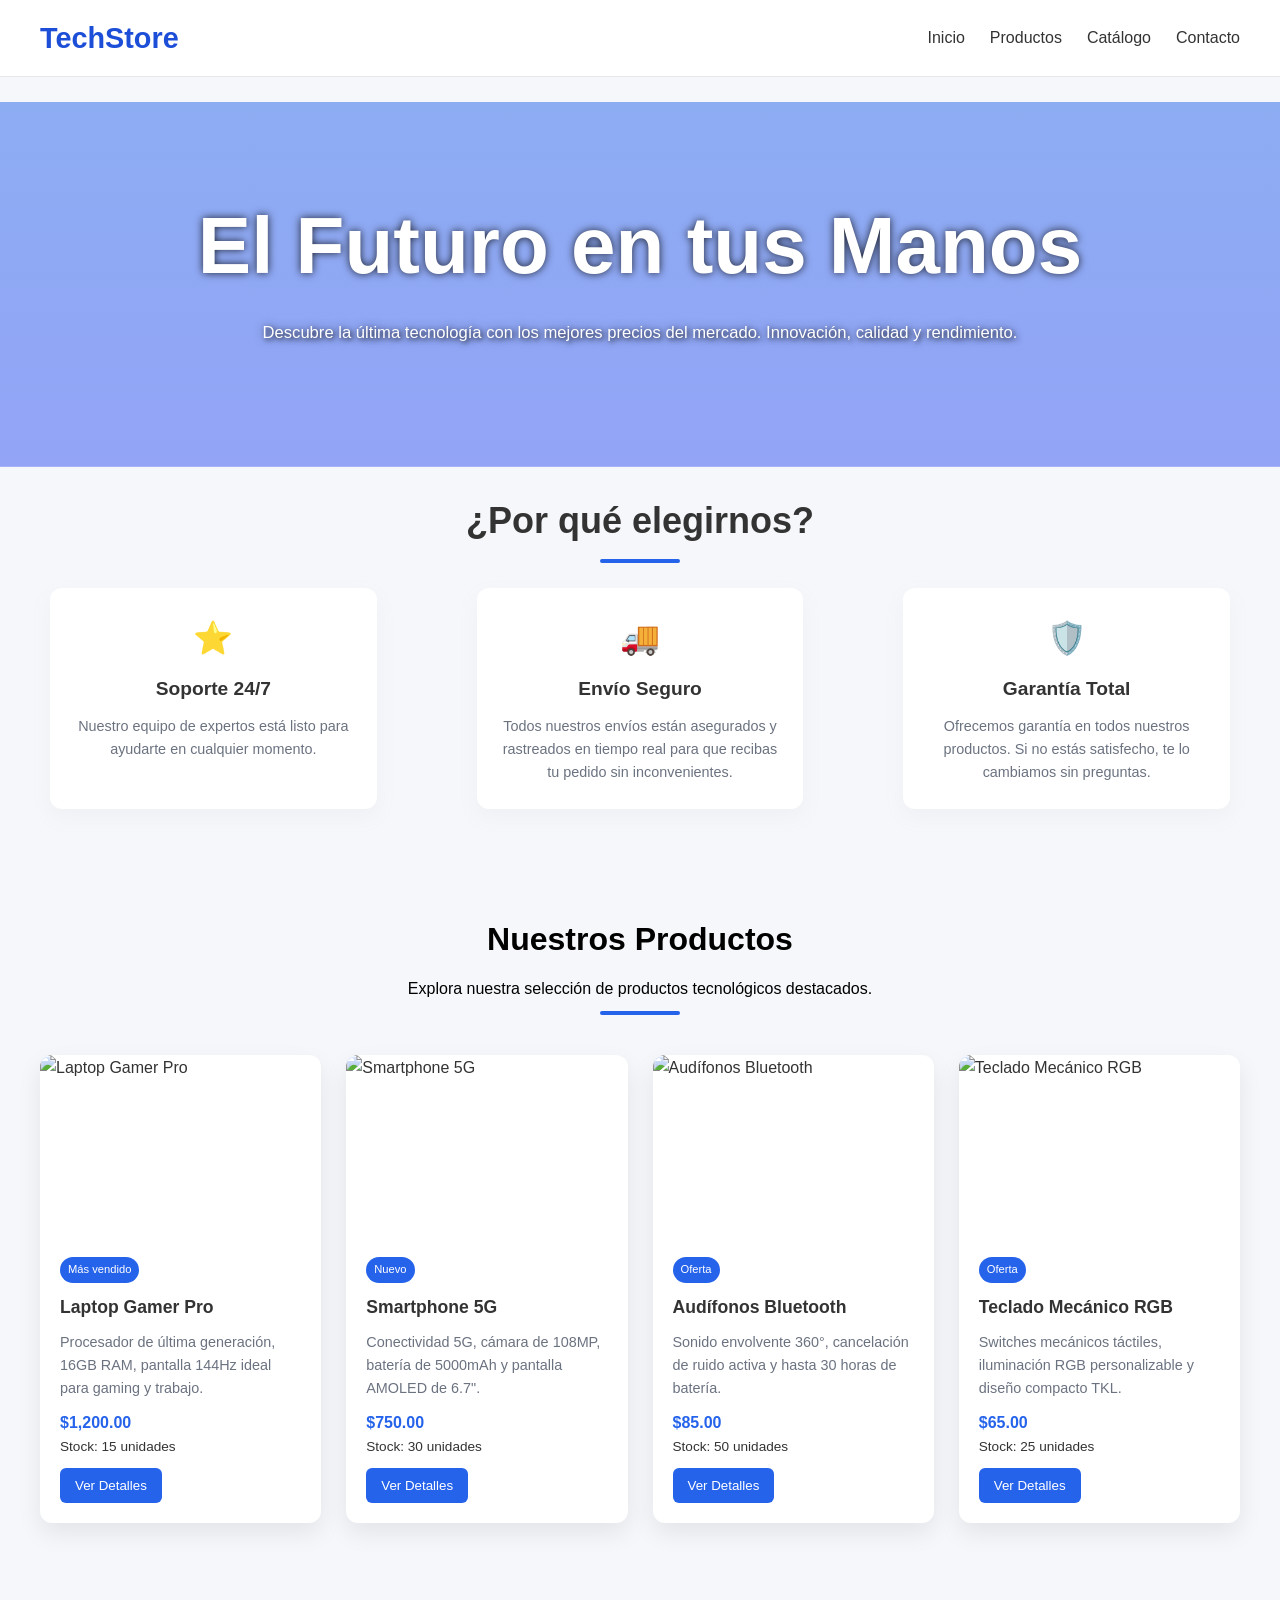
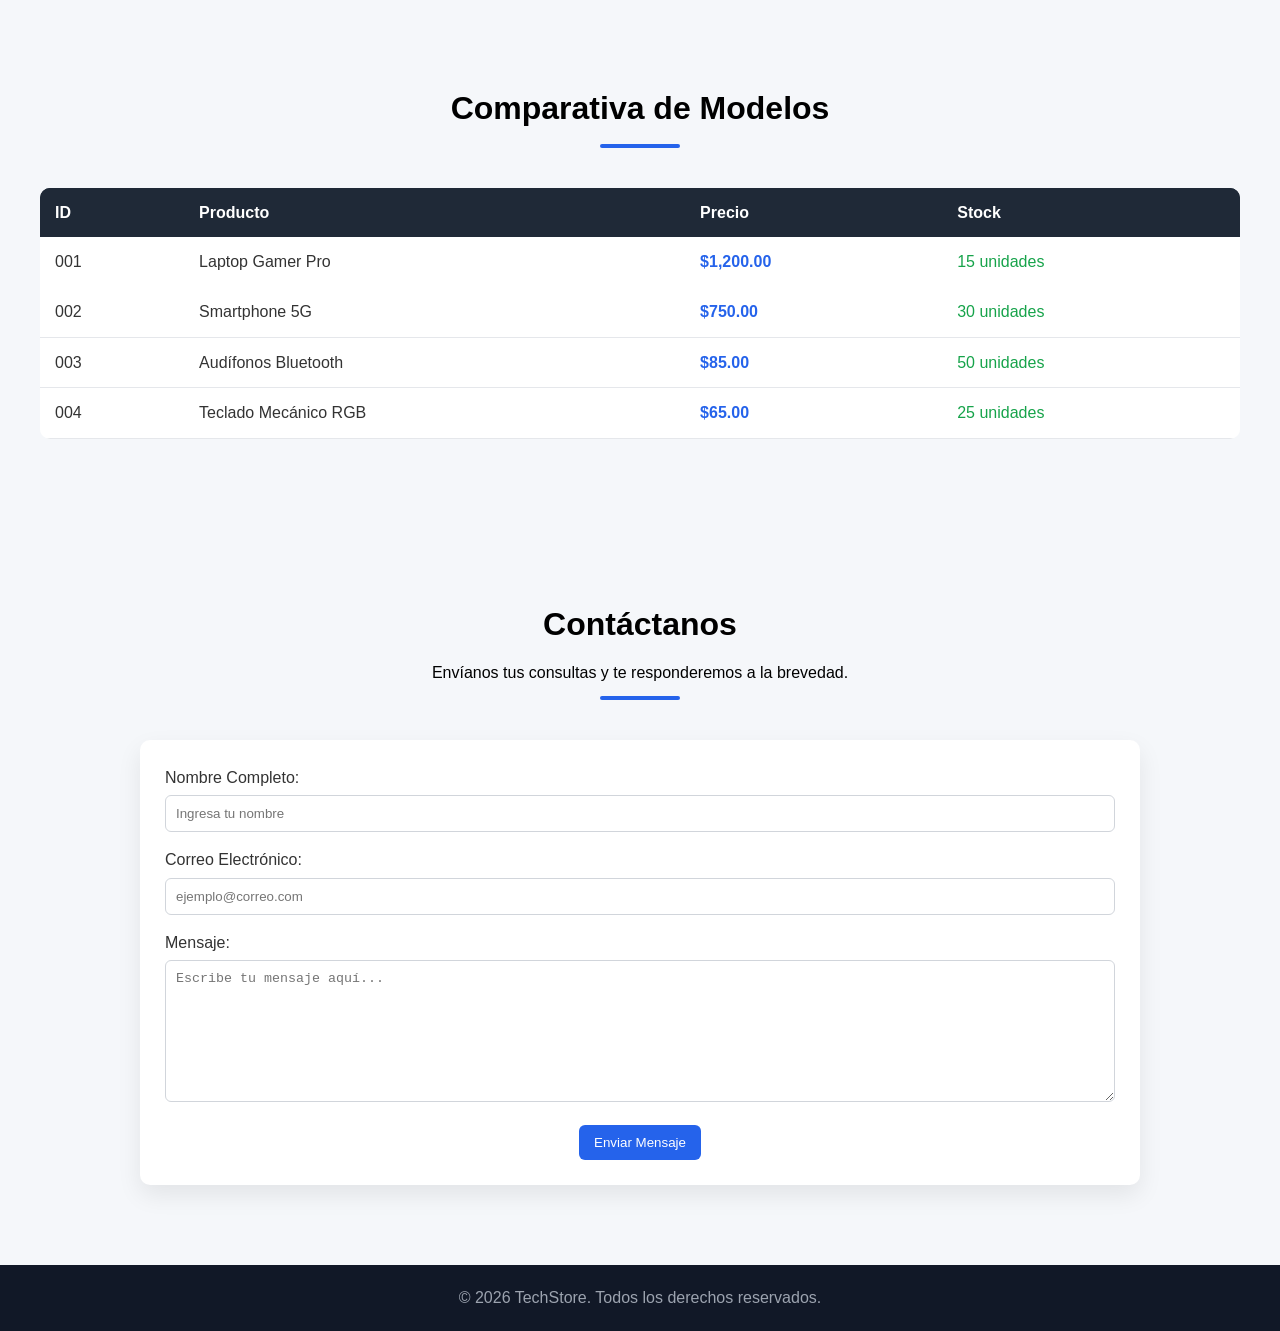
==== Proyecto_Avance01_Wed/index.html @ 1f8633ae "Commit inicial del proyecto" ====
<!DOCTYPE html>
<html lang="es">

<head>
    <meta charset="UTF-8">
    <meta name="viewport" content="width=device-width, initial-scale=1.0">
    <title>TechStore - Productos Tecnológicos</title>
    <link rel="stylesheet" href="css/estilos.css">
</head>

<body>

    <!-- ENCABEZADO Y NAVEGACIÓN -->
    <header class="site-header">
        <div class="site-logo">
            <h1 class="logo-title">TechStore</h1>
        </div>
        <nav class="site-nav">
            <ul class="nav-list">
                <li class="nav-item"><a href="#inicio" class="nav-link">Inicio</a></li>
                <li class="nav-item"><a href="#productos" class="nav-link">Productos</a></li>
                <li class="nav-item"><a href="#catalogo" class="nav-link">Catálogo</a></li>
                <li class="nav-item"><a href="#contacto" class="nav-link">Contacto</a></li>
            </ul>
        </nav>
    </header>

    <!-- CONTENIDO PRINCIPAL -->
    <main class="site-main">

        <!-- SECCIÓN: INICIO -->
        <section id="inicio" class="section section__Inicio">
            <div class="section_contentido">
                <h2 class="section_titulo">El Futuro en tus Manos</h2>
                <p class="section_descripcion">Descubre la última tecnología con los mejores precios del mercado.
                    Innovación, calidad y rendimiento.</p>
            </div>
        </section>
        <!--CUADROS DE BENEFICIOS -->
        <Section class="section_Beneficios">
            <div class="section_Beneficios_titulo">
                <h2>¿Por qué elegirnos?</h2>
                <div class="linea"></div>
            </div>
            <div class="beneficio_cuadros">

                <div class="beneficio_contenido">
                    <div class="beneficio_contenido__icon">⭐</div>
                    <h3 class="beneficio_contenido__titulo">Soporte 24/7</h3>
                    <p class="beneficio_contenido__descripcion">Nuestro equipo de expertos está listo para ayudarte en
                        cualquier momento.</p>
                </div>

                <div class="beneficio_contenido">
                    <div class="beneficio_contenido__icon">🚚</div>
                    <h3 class="beneficio_contenido__titulo">Envío Seguro</h3>
                    <p class="beneficio_contenido__descripcion">Todos nuestros envíos están asegurados y rastreados en
                        tiempo real para que recibas tu pedido sin inconvenientes.</p>
                </div>

                <div class="beneficio_contenido">
                    <div class="beneficio_contenido__icon">🛡️</div>
                    <h3 class="beneficio_contenido__titulo">Garantía Total</h3>
                    <p class="beneficio_contenido__descripcion">Ofrecemos garantía en todos nuestros productos. Si no
                        estás satisfecho, te lo cambiamos sin preguntas.</p>
                </div>

            </div>
        </Section>

        <!-- SECCIÓN: CATÁLOGO -->
        <section id="catalogo" class="section section__catalogo">
            <div class="section_content_1">
                <h2 class="section_titulo_1">Nuestros Productos</h2>
                <p class="section_descripcion_1">Explora nuestra selección de productos tecnológicos destacados.</p>
                <div class="linea"></div>
            </div>

            <div class="catalogo_Madre">

                <!-- PRODUCTO 1 -->
                <article class="catalogo_cantenido">
                    <div class="catalogo_cantenido__imagen_wrapper">
                        <img class="catalogo_cantenido__imagen"
                            src="https://images.unsplash.com/photo-1603302576837-37561b2e2302?auto=format&fit=crop&w=600&q=80"
                            alt="Laptop Gamer Pro">
                    </div>
                    <div class="catalogo_cantenido__body">
                        <span class="catalogo_cantenido__badge">Más vendido</span>
                        <h3 class="catalogo_cantenido__TITULO">Laptop Gamer Pro</h3>
                        <p class="catalogo_cantenido__DESCRIPCION">Procesador de última generación, 16GB RAM, pantalla
                            144Hz ideal para gaming y trabajo.</p>
                        <p class="catalogo_cantenido__PRECIO">$1,200.00</p>
                        <p class="catalogo_cantenido__STOCK">Stock: 15 unidades</p>
                        <button class="btn btn_catalago catalogo_cantenido__btn" type="button">Ver Detalles</button>
                    </div>
                </article>

                <!-- PRODUCTO 2 -->
                <article class="catalogo_cantenido">
                    <div class="catalogo_cantenido__imagen_wrapper">
                        <img class="catalogo_cantenido__imagen"
                            src="https://images.unsplash.com/photo-1511707171634-5f897ff02aa9?auto=format&fit=crop&w=600&q=80"
                            alt="Smartphone 5G">
                    </div>
                    <div class="catalogo_cantenido__body">
                        <span class="catalogo_cantenido__badge">Nuevo</span>
                        <h3 class="catalogo_cantenido__TITULO">Smartphone 5G</h3>
                        <p class="catalogo_cantenido__DESCRIPCION">Conectividad 5G, cámara de 108MP, batería de 5000mAh
                            y pantalla AMOLED de 6.7".</p>
                        <p class="catalogo_cantenido__PRECIO">$750.00</p>
                        <p class="catalogo_cantenido__STOCK">Stock: 30 unidades</p>
                        <button class="btn btn_catalago catalogo_cantenido__btn" type="button">Ver Detalles</button>
                    </div>
                </article>

                <!-- PRODUCTO 3 -->
                <article class="catalogo_cantenido">
                    <div class="catalogo_cantenido__imagen_wrapper">
                        <img class="catalogo_cantenido__imagen"
                            src="https://images.unsplash.com/photo-1505740420928-5e560c06d30e?auto=format&fit=crop&w=600&q=80"
                            alt="Audífonos Bluetooth">
                    </div>
                    <div class="catalogo_cantenido__body">
                        <span class="catalogo_cantenido__badge">Oferta</span>
                        <h3 class="catalogo_cantenido__TITULO">Audífonos Bluetooth</h3>
                        <p class="catalogo_cantenido__DESCRIPCION">Sonido envolvente 360°, cancelación de ruido activa y
                            hasta 30 horas de batería.</p>
                        <p class="catalogo_cantenido__PRECIO">$85.00</p>
                        <p class="catalogo_cantenido__STOCK">Stock: 50 unidades</p>
                        <button class="btn btn_catalago catalogo_cantenido__btn" type="button">Ver Detalles</button>
                    </div>
                </article>

                <!-- PRODUCTO 4 -->
                <article class="catalogo_cantenido">
                    <div class="catalogo_cantenido__imagen_wrapper">
                        <img class="catalogo_cantenido__imagen"
                            src="https://images.unsplash.com/photo-1541140532154-b024d705b90a?auto=format&fit=crop&w=600&q=80"
                            alt="Teclado Mecánico RGB">
                    </div>
                    <div class="catalogo_cantenido__body">
                        <span class="catalogo_cantenido__badge">Oferta</span>
                        <h3 class="catalogo_cantenido__TITULO">Teclado Mecánico RGB</h3>
                        <p class="catalogo_cantenido__DESCRIPCION">Switches mecánicos táctiles, iluminación RGB
                            personalizable y diseño compacto TKL.</p>
                        <p class="catalogo_cantenido__PRECIO">$65.00</p>
                        <p class="catalogo_cantenido__STOCK">Stock: 25 unidades</p>
                        <button class="btn btn_catalago catalogo_cantenido__btn" type="button">Ver Detalles</button>
                    </div>
                </article>

            </div>
        </section>


        <!-- SECCIÓN: PRODUCTOS (TABLA) -->
        <section id="productos" class="section section__productos">
            <div class="section_content_2">
                <h2 class="section_titulo_2">Comparativa de Modelos</h2>
                <div class="linea"></div>
            </div>

            <div class="table-wrapper">
                <table class="productos_tabla">
                    <thead class="productos_tabla__head">
                        <tr class="productos_tabla__head">
                            <th class="productos_tabla__header" scope="col">ID</th>
                            <th class="productos_tabla__header" scope="col">Producto</th>
                            <th class="productos_tabla__header" scope="col">Precio</th>
                            <th class="productos_tabla__header" scope="col">Stock</th>
                        </tr>
                    </thead>
                    <tbody class="productos_tabla__body">
                        <tr class="products-table__row">
                            <td class="productos_tabla__cell">001</td>
                            <td class="productos_tabla__cell productos_tabla__cell__NAME">Laptop Gamer Pro</td>
                            <td class="productos_tabla__cell productos_tabla__cell__PRECIO">$1,200.00</td>
                            <td class="productos_tabla__cell productos_tabla__cell__STOCK">15 unidades</td>
                        </tr>
                        <tr class="productos_tabla__row">
                            <td class="productos_tabla__cell">002</td>
                            <td class="productos_tabla__cell productos_tabla__cell__NAME">Smartphone 5G</td>
                            <td class="productos_tabla__cell productos_tabla__cell__PRECIO">$750.00</td>
                            <td class="productos_tabla__cell productos_tabla__cell__STOCK">30 unidades</td>
                        </tr>
                        <tr class="productos_tabla__row">
                            <td class="productos_tabla__cell">003</td>
                            <td class="productos_tabla__cell productos_tabla__cell__NAME">Audífonos Bluetooth</td>
                            <td class="productos_tabla__cell productos_tabla__cell__PRECIO">$85.00</td>
                            <td class="productos_tabla__cell productos_tabla__cell__STOCK">50 unidades</td>
                        </tr>
                        <tr class="productos_tabla__row">
                            <td class="productos_tabla__cell">004</td>
                            <td class="productos_tabla__cell productos_tabla__cell__NAME">Teclado Mecánico RGB</td>
                            <td class="productos_tabla__cell productos_tabla__cell__PRECIO">$65.00</td>
                            <td class="productos_tabla__cell productos_tabla__cell__STOCK">25 unidades</td>
                        </tr>
                    </tbody>
                </table>
            </div>
        </section>

        <!-- SECCIÓN: CONTACTO -->
        <section id="contacto" class="section section__contacto">
            <div class="section_content_3">
                <h2 class="section_titulo_3">Contáctanos</h2>
                <p class="section_descripcion_3">Envíanos tus consultas y te responderemos a la brevedad.</p>
                <div class="linea"></div>
            </div>

            <form class="contacto_form" action="#" method="POST" novalidate>

                <div class="form_cuerpo">
                    <label class="form-label" for="nombre">Nombre Completo:</label>
                    <input class="form-input" type="text" id="nombre" name="nombre" placeholder="Ingresa tu nombre"
                        required>
                </div>

                <div class="form_cuerpo">
                    <label class="form-label" for="correo">Correo Electrónico:</label>
                    <input class="form-input" type="email" id="correo" name="correo" placeholder="ejemplo@correo.com"
                        required>
                </div>

                <div class="form_cuerpo">
                    <label class="form-label" for="mensaje">Mensaje:</label>
                    <textarea class="form-textarea" id="mensaje" name="mensaje" rows="8"
                        placeholder="Escribe tu mensaje aquí..." required></textarea>
                </div>

                <div class="form_Mensaje">
                    <button class="btn btn_EnviarMensaje" type="submit">Enviar Mensaje</button>
                </div>

            </form>
        </section>

    </main>

    <!-- PIE DE PÁGINA -->
    <footer class="site-footer">
        <div class="footer-content">
            <p class="footer-copy">&copy; 2026 TechStore. Todos los derechos reservados.</p>
        </div>
    </footer>

</body>

</html>
---- Proyecto_Avance01_Wed/css/estilos.css ----
/*@author Francisco Cesar Salazar Lozano*/

/* 
RESET Y BASE
*/

* {
    margin: 0;
    padding: 0;
    box-sizing: border-box;
}

body {
    font-family: 'Segoe UI', Tahoma, sans-serif;
    background-color: #f5f7fa;
    color: #333;
    line-height: 1.6;
}

img {
    width: 100%;
    display: block;
}

/* 
HEADER 
*/
.site-header {
    background: #ffffff;
    border-bottom: 1px solid #e5e7eb;
    padding: 15px 40px;
    display: flex;
    justify-content: space-between;
    align-items: center;
    position: sticky;
    top: 0;
    z-index: 100;
}

.logo-title {
    font-size: 1.8rem;
    font: bold;
    color: #1d4ed8;
}

.nav-list {
    display: flex;
    list-style: none;
    gap: 25px;
}

.nav-link {
    text-decoration: none;
    color: #333;
    font-weight: 500;
    transition: 0.3s;
}

.nav-link:hover {
    color: #2563eb;
}

/* 
SECCIONES GENERALES
*/
.section {
    padding: 80px 40px;
}

.section_contentido {
    text-align: center;
    margin-bottom: 40px;
}

.section_titulo {
    font-size: 5rem;
    margin-bottom: 10px;
    color: #ffffff;
    text-shadow: 0px 0px 9px rgba(0, 0, 0, 0.8);
}

.section_descripcion {
    color: #ffffff;
    font-size: 1.04rem;
    text-shadow: 2px 2px 5px rgba(0,0,0,0.7), 0px 0px 10px rgba(0,0,0,0.5);
}

/* 
INICIO
*/
.section__Inicio {
    background: linear-gradient(rgba(37, 99, 235, 0.5), rgba(49, 81, 243, 0.5)),
        url("https://images.unsplash.com/photo-1518770660439-4636190af475");
    background-size: cover;
    background-position: center;
    color: white;
    margin: 25px 0;
    cursor: default;
}

/* 
BENEFICIOS
*/
.section_Beneficios_titulo {
    text-align: center;
    font-size: 1.5rem;
    cursor: default;
}

.linea {
    width: 80px;
    height: 4px;
    background: #2563eb;
    margin: 10px auto;
    border-radius: 2px;
}

.beneficio_cuadros {
    display: grid;
    grid-template-columns: repeat(auto-fit, minmax(200px, 1fr));

    margin: 25px 0;
}

.beneficio_contenido {
    background: rgb(255, 255, 255);
    border-radius: 12px;
    padding: 25px;
    text-align: center;
    box-shadow: 0 8px 20px rgba(171, 167, 167, 0.08);
    transition: 0.3s;
    gap: 12px;
    margin: 0 50px;
}

.beneficio_contenido:hover {
    transform: translateY(-5px);
    box-shadow: 0 0 40px rgba(0, 0, 0, 0.08);
    cursor: default;
}

.beneficio_contenido__icon {
    font-size: 2rem;
    margin-bottom: 10px;
}

.beneficio_contenido__titulo {
    font-size: 1.2rem;
    margin-bottom: 10px;
}

.beneficio_contenido__descripcion {
    font-size: 0.9rem;
    color: #6b7280;
}

/* 
CATÁLOGO
*/

.section_content_1 {
    text-align: center;
    margin-bottom: 40px;
}

.section_titulo_1 {
    font-size: 2rem;
    margin-bottom: 10px;
    color: #000000;
}

.section_descripcion_1 {
    color: #000000;
    font-size: 1rem;
}

.catalogo_Madre {
    display: grid;
    grid-template-columns: repeat(auto-fit, minmax(260px, 1fr));
    gap: 25px;
    cursor: default;
}

.catalogo_cantenido {
    background: white;
    border-radius: 12px;
    overflow: hidden;
    box-shadow: 0 10px 25px rgba(0, 0, 0, 0.08);
    transition: 0.3s;
}

.catalogo_cantenido:hover {
    transform: scale(1.03);
}

.catalogo_cantenido__imagen_wrapper {
    height: 180px;
    overflow: hidden;
}

.catalogo_cantenido__imagen {
    height: 100%;
    object-fit: cover;
}

.catalogo_cantenido__body {
    padding: 20px;
}

.catalogo_cantenido__badge {
    display: inline-block;
    background: #2563eb;
    color: white;
    font-size: 0.7rem;
    padding: 4px 8px;
    border-radius: 20px;
    margin-bottom: 10px;
}

.catalogo_cantenido__TITULO {
    font-size: 1.1rem;
    margin-bottom: 10px;
}

.catalogo_cantenido__DESCRIPCION {
    font-size: 0.9rem;
    color: #6b7280;
    margin-bottom: 10px;
}

.catalogo_cantenido__PRECIO {
    font-weight: bold;
    color: #2563eb;
}

.catalogo_cantenido__STOCK {
    font-size: 0.85rem;
    margin-bottom: 10px;
}

/* 
TABLA PRODUCTOS
*/
.section_content_2 {
    text-align: center;
    margin-bottom: 40px;
}

.section_titulo_2 {
    font-size: 2rem;
    margin-bottom: 10px;
    color: #000000;
}

.section_descripcion_2 {
    color: #000000;
    font-size: 1rem;
}

.table-wrapper {
    overflow-x: auto;
}

.productos_tabla {
    width: 100%;
    border-collapse: collapse;
    background: white;
    border-radius: 10px;
    overflow: hidden;
}

.productos_tabla__head {
    background: #1f2937;
    color: white;
}

.productos_tabla__header,
.productos_tabla__cell {
    padding: 12px 15px;
    text-align: left;
}

.productos_tabla__row {
    border-bottom: 1px solid #e5e7eb;
}

.productos_tabla__row:hover {
    background: #f8f9fa;
}

.productos_tabla__cell__PRECIO {
    color: #2563eb;
    font-weight: bold;
}

.productos_tabla__cell__STOCK {
    color: #16a34a;
}

/* 
BOTONES
*/
.btn {
    padding: 10px 15px;
    border-radius: 6px;
    border: none;
    cursor: pointer;
    font-weight: 500;
}

.btn_catalago {
    background: #2563eb;
    color: white;
    transition: 0.3s;
}

.btn_catalago:hover {
    background: #1d4ed8;
}

.btn_EnviarMensaje {
    background: #2563eb;
    color: white;
    transition: 0.3s;
}

.btn_EnviarMensaje:hover {
    background: #1d4ed8;
}

/* 
FORMULARIO
*/

.section_content_3 {
    text-align: center;
    margin-bottom: 40px;
}

.section_titulo_3 {
    font-size: 2rem;
    margin-bottom: 10px;
    color: #000000;
}

.section_descripcion_3 {
    color: #000000;
    font-size: 1rem;
}

.contacto_form {
    max-width: 1000px;
    margin: auto;
    background: white;
    padding: 25px;
    border-radius: 10px;
    box-shadow: 0 10px 25px rgba(0, 0, 0, 0.08);
}

.form_cuerpo {
    margin-bottom: 15px;
}

.form-label {
    display: block;
    margin-bottom: 5px;
    font-weight: 500;
}

.form-input,
.form-textarea {
    width: 100%;
    padding: 10px;
    border: 1px solid #d1d5db;
    border-radius: 6px;
    outline: none;
}

.form-input:focus,
.form-textarea:focus {
    border-color: #2563eb;
}

.form_Mensaje {
    display: flex;
    flex-direction: column;
    align-items: center;
}

/* 
FOOTER
*/
.site-footer {
    background: #111827;
    color: #9ca3af;
    text-align: center;
    padding: 20px;
}

/* 
SCROLLBAR
*/
::-webkit-scrollbar {
    width: 15px;
}

::-webkit-scrollbar-track {
    background: #111827;
}

::-webkit-scrollbar-thumb {
    background: #3b82f6;
    border-radius: 10px;
}

::-webkit-scrollbar-thumb:hover {
    background: #2563eb;
    cursor: pointer;
}
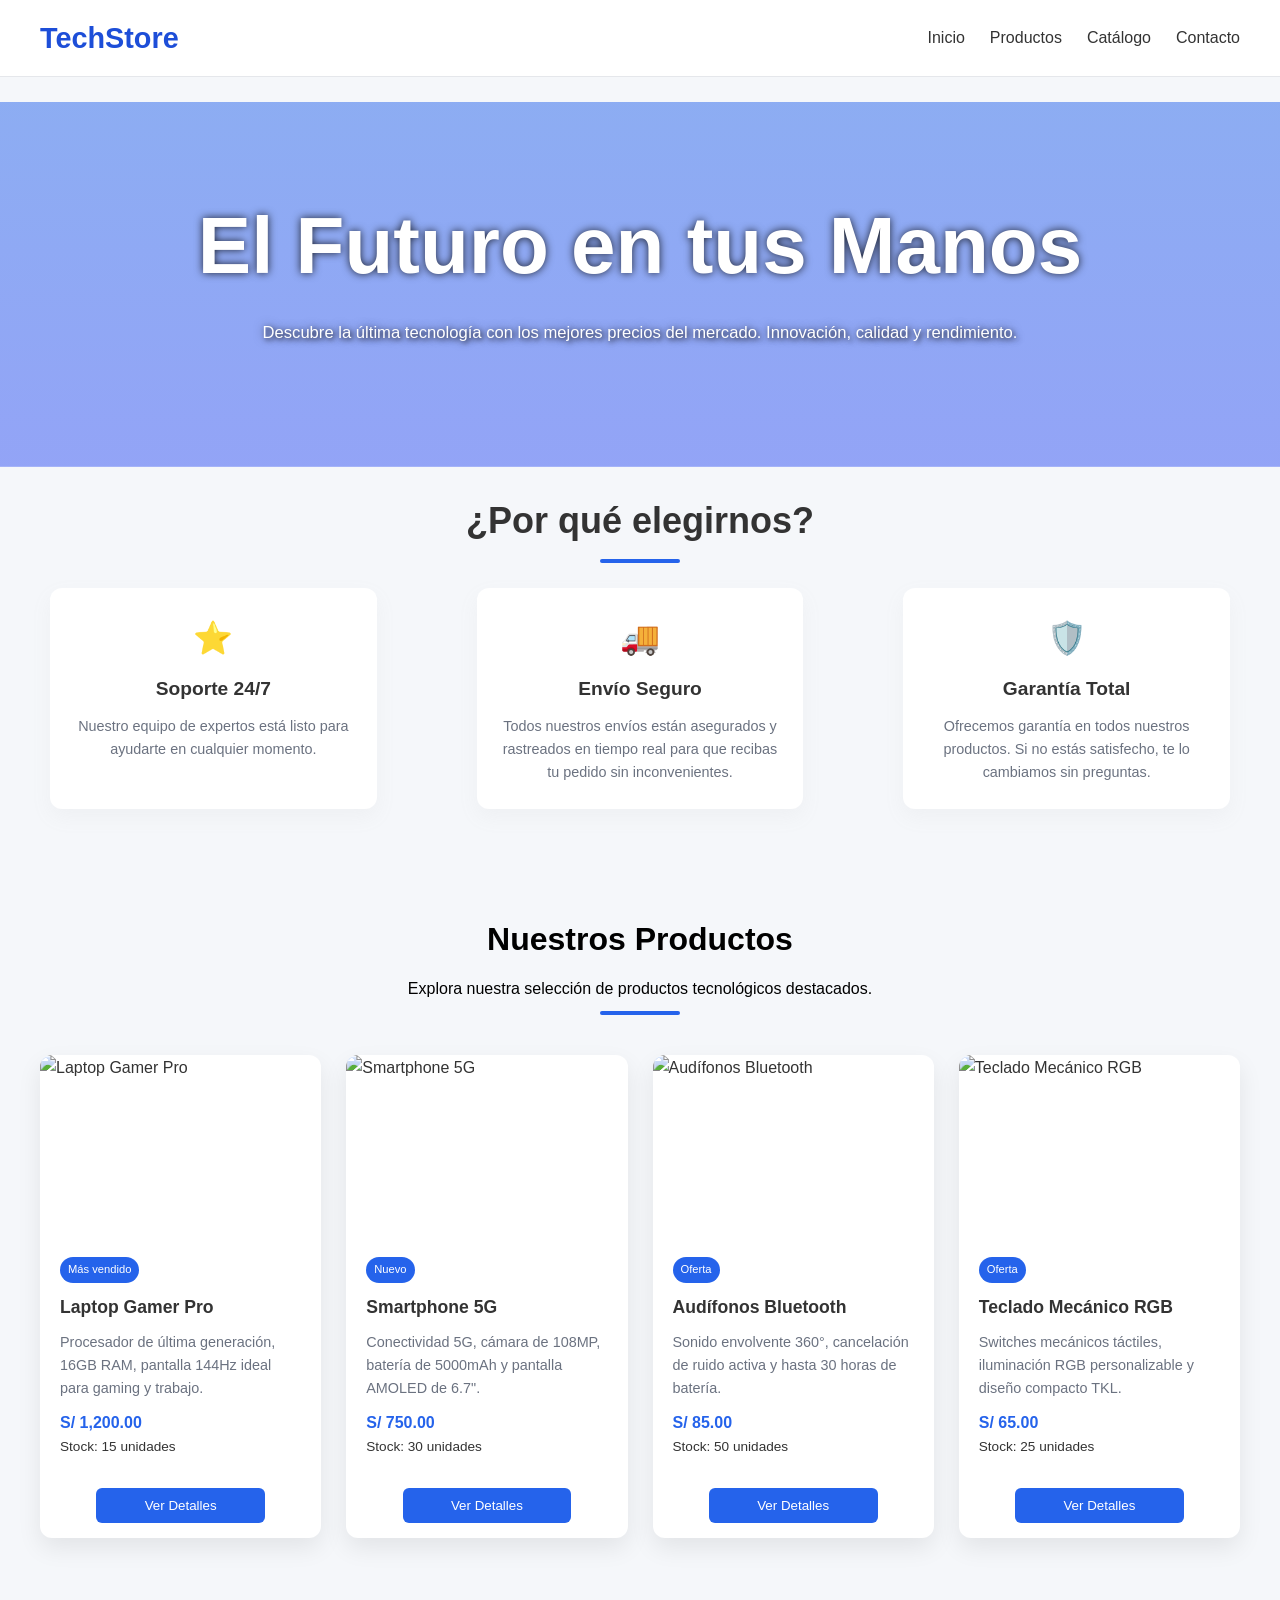
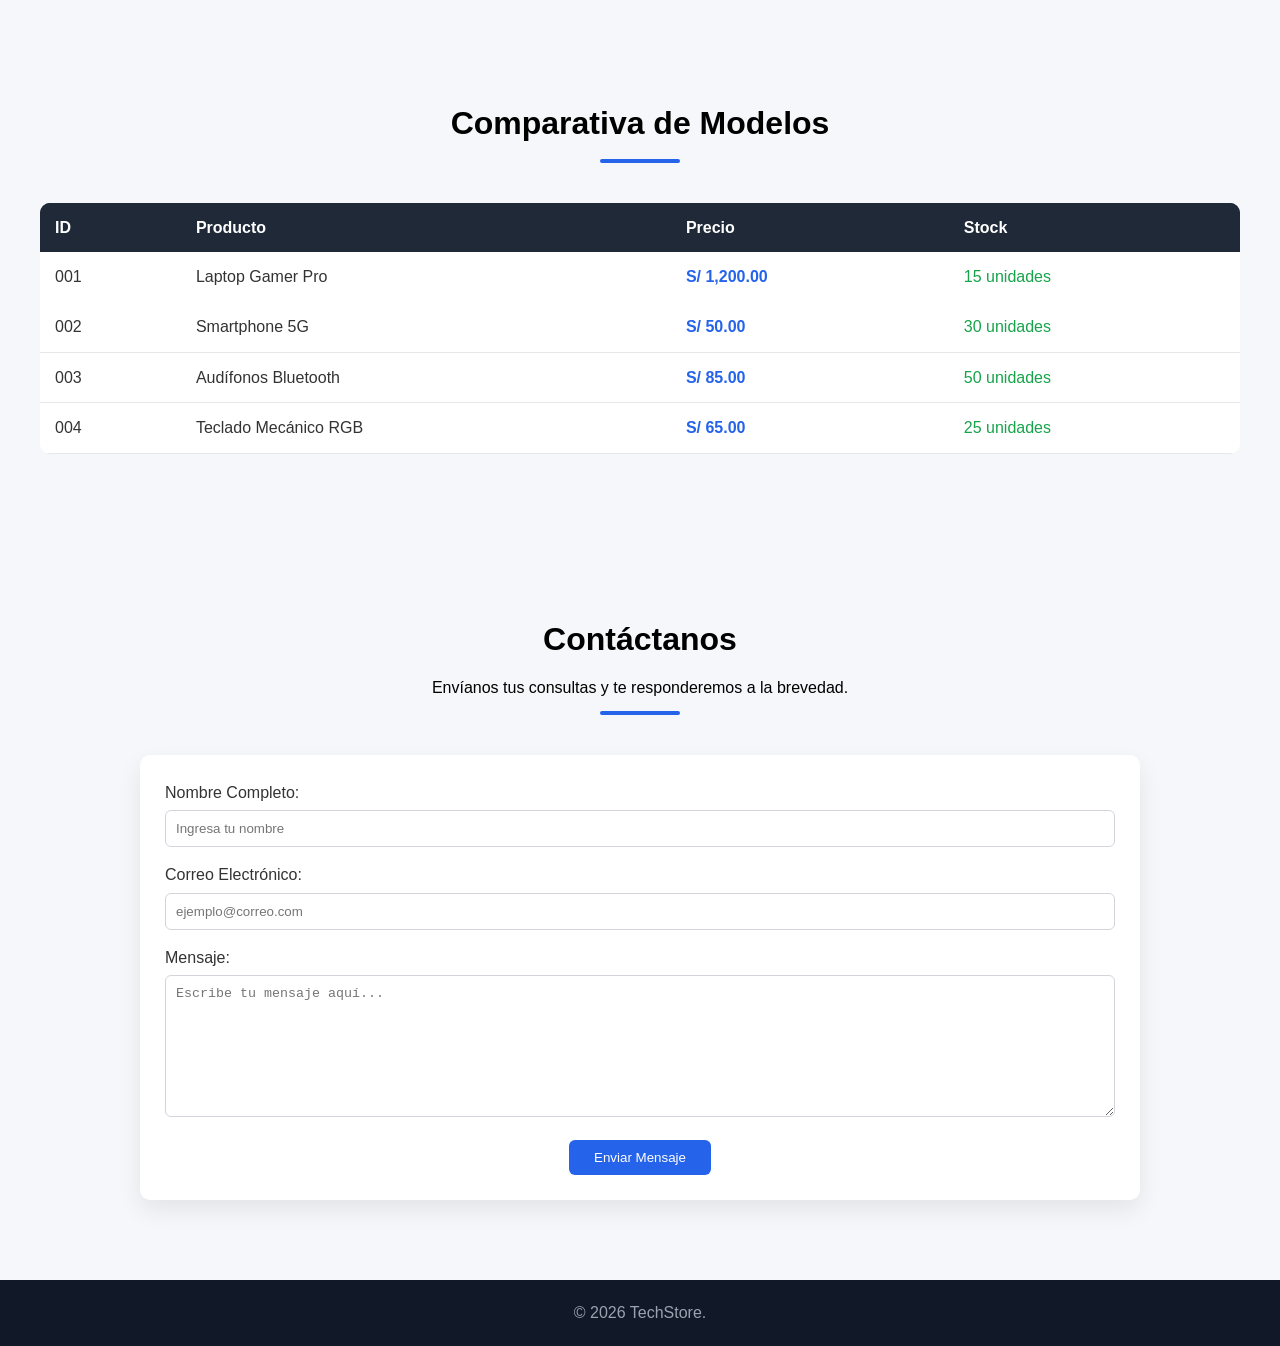
==== commit 5f266245: "Cambios iniciales del proyecto" ====
--- a/Proyecto_Avance01_Wed/index.html
+++ b/Proyecto_Avance01_Wed/index.html
@@ -6,6 +6,8 @@
     <meta name="viewport" content="width=device-width, initial-scale=1.0">
     <title>TechStore - Productos Tecnológicos</title>
     <link rel="stylesheet" href="css/estilos.css">
+    <link rel="icon" href="img/Logo_Chip.png" type="image/png"> 
+    <script src="js/javascript.js" defer></script>
 </head>
 
 <body>
@@ -90,10 +92,15 @@
                         <h3 class="catalogo_cantenido__TITULO">Laptop Gamer Pro</h3>
                         <p class="catalogo_cantenido__DESCRIPCION">Procesador de última generación, 16GB RAM, pantalla
                             144Hz ideal para gaming y trabajo.</p>
-                        <p class="catalogo_cantenido__PRECIO">$1,200.00</p>
+                        <p class="catalogo_cantenido__PRECIO">S/ 1,200.00</p>
                         <p class="catalogo_cantenido__STOCK">Stock: 15 unidades</p>
-                        <button class="btn btn_catalago catalogo_cantenido__btn" type="button">Ver Detalles</button>
-                    </div>
+                    </div>
+                    <button 
+                        class="btn btn_catalago catalogo_cantenido__btn" 
+                        type="button"
+                        data-detalle="Procesador i7, RTX 4060, SSD 1TB">
+                        Ver Detalles
+                    </button> 
                 </article>
 
                 <!-- PRODUCTO 2 -->
@@ -108,10 +115,15 @@
                         <h3 class="catalogo_cantenido__TITULO">Smartphone 5G</h3>
                         <p class="catalogo_cantenido__DESCRIPCION">Conectividad 5G, cámara de 108MP, batería de 5000mAh
                             y pantalla AMOLED de 6.7".</p>
-                        <p class="catalogo_cantenido__PRECIO">$750.00</p>
-                        <p class="catalogo_cantenido__STOCK">Stock: 30 unidades</p>
-                        <button class="btn btn_catalago catalogo_cantenido__btn" type="button">Ver Detalles</button>
-                    </div>
+                        <p class="catalogo_cantenido__PRECIO">S/ 750.00</p>
+                        <p class="catalogo_cantenido__STOCK">Stock: 30 unidades</p>     
+                    </div>
+                    <button 
+                            class="btn btn_catalago catalogo_cantenido__btn" 
+                            type="button"
+                            data-detalle="5G, Cámara 108MP, Batería 5000mAh">
+                            Ver Detalles
+                        </button>
                 </article>
 
                 <!-- PRODUCTO 3 -->
@@ -126,10 +138,15 @@
                         <h3 class="catalogo_cantenido__TITULO">Audífonos Bluetooth</h3>
                         <p class="catalogo_cantenido__DESCRIPCION">Sonido envolvente 360°, cancelación de ruido activa y
                             hasta 30 horas de batería.</p>
-                        <p class="catalogo_cantenido__PRECIO">$85.00</p>
+                        <p class="catalogo_cantenido__PRECIO">S/ 85.00</p>
                         <p class="catalogo_cantenido__STOCK">Stock: 50 unidades</p>
-                        <button class="btn btn_catalago catalogo_cantenido__btn" type="button">Ver Detalles</button>
-                    </div>
+                    </div>
+                    <button 
+                            class="btn btn_catalago catalogo_cantenido__btn" 
+                            type="button"
+                            data-detalle="Cancelación de ruido, 30h batería, Sonido 360">
+                            Ver Detalles
+                        </button>
                 </article>
 
                 <!-- PRODUCTO 4 -->
@@ -144,10 +161,15 @@
                         <h3 class="catalogo_cantenido__TITULO">Teclado Mecánico RGB</h3>
                         <p class="catalogo_cantenido__DESCRIPCION">Switches mecánicos táctiles, iluminación RGB
                             personalizable y diseño compacto TKL.</p>
-                        <p class="catalogo_cantenido__PRECIO">$65.00</p>
+                        <p class="catalogo_cantenido__PRECIO">S/ 65.00</p>
                         <p class="catalogo_cantenido__STOCK">Stock: 25 unidades</p>
-                        <button class="btn btn_catalago catalogo_cantenido__btn" type="button">Ver Detalles</button>
-                    </div>
+                    </div>
+                    <button 
+                            class="btn btn_catalago catalogo_cantenido__btn" 
+                            type="button"
+                            data-detalle="Switches mecánicos, RGB, Diseño TKL">
+                            Ver Detalles
+                        </button>
                 </article>
 
             </div>
@@ -175,25 +197,25 @@
                         <tr class="products-table__row">
                             <td class="productos_tabla__cell">001</td>
                             <td class="productos_tabla__cell productos_tabla__cell__NAME">Laptop Gamer Pro</td>
-                            <td class="productos_tabla__cell productos_tabla__cell__PRECIO">$1,200.00</td>
+                            <td class="productos_tabla__cell productos_tabla__cell__PRECIO">S/ 1,200.00</td>
                             <td class="productos_tabla__cell productos_tabla__cell__STOCK">15 unidades</td>
                         </tr>
                         <tr class="productos_tabla__row">
                             <td class="productos_tabla__cell">002</td>
                             <td class="productos_tabla__cell productos_tabla__cell__NAME">Smartphone 5G</td>
-                            <td class="productos_tabla__cell productos_tabla__cell__PRECIO">$750.00</td>
+                            <td class="productos_tabla__cell productos_tabla__cell__PRECIO">S/ 50.00</td>
                             <td class="productos_tabla__cell productos_tabla__cell__STOCK">30 unidades</td>
                         </tr>
                         <tr class="productos_tabla__row">
                             <td class="productos_tabla__cell">003</td>
                             <td class="productos_tabla__cell productos_tabla__cell__NAME">Audífonos Bluetooth</td>
-                            <td class="productos_tabla__cell productos_tabla__cell__PRECIO">$85.00</td>
+                            <td class="productos_tabla__cell productos_tabla__cell__PRECIO">S/ 85.00</td>
                             <td class="productos_tabla__cell productos_tabla__cell__STOCK">50 unidades</td>
                         </tr>
                         <tr class="productos_tabla__row">
                             <td class="productos_tabla__cell">004</td>
                             <td class="productos_tabla__cell productos_tabla__cell__NAME">Teclado Mecánico RGB</td>
-                            <td class="productos_tabla__cell productos_tabla__cell__PRECIO">$65.00</td>
+                            <td class="productos_tabla__cell productos_tabla__cell__PRECIO">S/ 65.00</td>
                             <td class="productos_tabla__cell productos_tabla__cell__STOCK">25 unidades</td>
                         </tr>
                     </tbody>
@@ -241,10 +263,9 @@
     <!-- PIE DE PÁGINA -->
     <footer class="site-footer">
         <div class="footer-content">
-            <p class="footer-copy">&copy; 2026 TechStore. Todos los derechos reservados.</p>
+            <p class="footer-copy">&copy; 2026 TechStore.</p>
         </div>
     </footer>
-
 </body>
 
 </html>
--- a/Proyecto_Avance01_Wed/css/estilos.css
+++ b/Proyecto_Avance01_Wed/css/estilos.css
@@ -187,6 +187,8 @@
     overflow: hidden;
     box-shadow: 0 10px 25px rgba(0, 0, 0, 0.08);
     transition: 0.3s;
+    display: flex;
+    flex-direction: column;
 }
 
 .catalogo_cantenido:hover {
@@ -301,22 +303,30 @@
 BOTONES
 */
 .btn {
-    padding: 10px 15px;
+    padding: 10px 25px;
     border-radius: 6px;
     border: none;
     cursor: pointer;
-    font-weight: 500;
+    font-weight: 500;  
 }
 
 .btn_catalago {
+    width: 60%;   
     background: #2563eb;
     color: white;
     transition: 0.3s;
+    margin-top: auto;      
+    margin-left: auto;
+    margin-right: auto; 
+    margin-bottom: 15px; 
+    transition: 0.3s; 
+
 }
 
 .btn_catalago:hover {
     background: #1d4ed8;
 }
+
 
 .btn_EnviarMensaje {
     background: #2563eb;
@@ -416,4 +426,16 @@
 ::-webkit-scrollbar-thumb:hover {
     background: #2563eb;
     cursor: pointer;
+}
+
+/* 
+preubas
+*/
+
+.catalogo_cantenido__body {
+    flex-grow: 1; /* ocupa espacio disponible */
+}
+
+.catalogo_cantenido__btn {
+    margin-top: auto; /* empuja el botón abajo SIEMPRE */
 }
